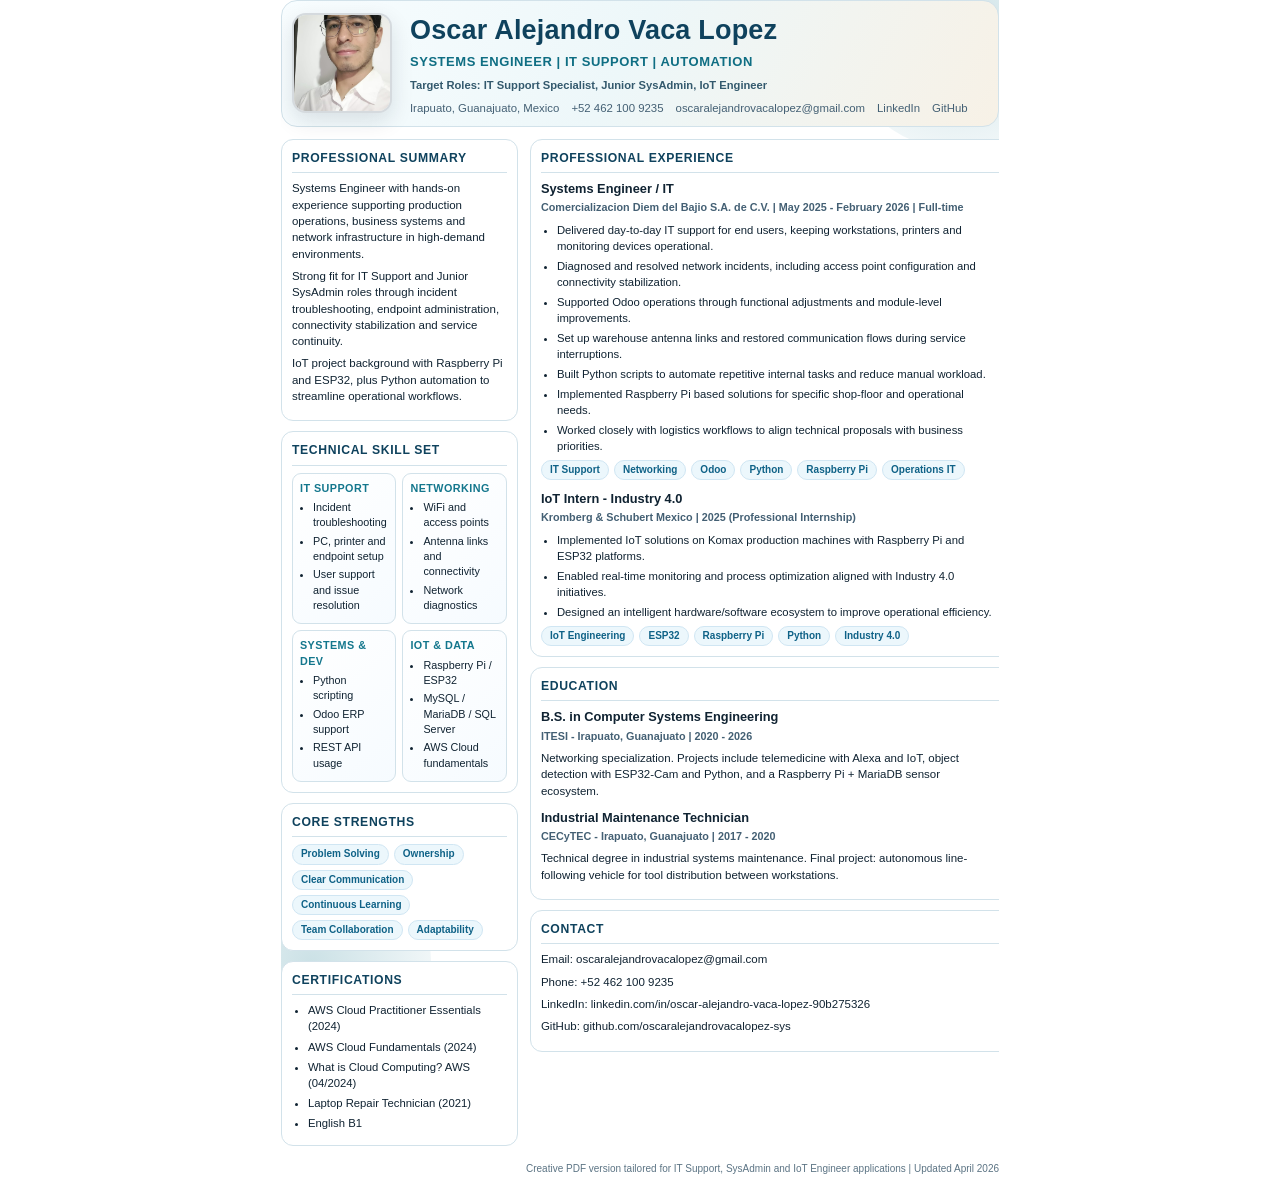
==== pdf/CV-Oscar-Vaca-EN-Creative.html @ 84a218f9 "Add files via upload Version 1.4" ====
<!DOCTYPE html>
<html lang="en">
<head>
  <meta charset="UTF-8" />
  <meta name="viewport" content="width=device-width, initial-scale=1.0" />
  <title>Creative CV | Oscar Alejandro Vaca Lopez (EN)</title>
  <style>
    @page {
      size: A4;
      margin: 12mm;
    }

    :root {
      --ink: #102332;
      --muted: #446074;
      --deep: #0f425d;
      --teal: #14778d;
      --mint: #edf7f9;
      --sand: #f7f1e6;
      --line: #d2e2ea;
      --chip: #ecf7fc;
      --chip-ink: #0f6287;
    }

    * { box-sizing: border-box; }

    html, body {
      margin: 0;
      padding: 0;
      font-family: "Segoe UI", "Calibri", Arial, sans-serif;
      color: var(--ink);
      background: #fff;
      -webkit-print-color-adjust: exact;
      print-color-adjust: exact;
      line-height: 1.42;
    }

    .page {
      max-width: 190mm;
      margin: 0 auto;
      position: relative;
      overflow: hidden;
    }

    .orb {
      position: absolute;
      width: 240px;
      height: 240px;
      border-radius: 50%;
      background: radial-gradient(circle, rgba(20, 119, 141, 0.22), rgba(20, 119, 141, 0));
      pointer-events: none;
    }

    .orb.o1 { top: -90px; right: -80px; }
    .orb.o2 { bottom: 100px; left: -90px; }

    .hero {
      position: relative;
      z-index: 2;
      display: grid;
      grid-template-columns: 104px 1fr;
      gap: 14px;
      align-items: center;
      padding: 10px;
      border: 1px solid var(--line);
      border-radius: 16px;
      background: linear-gradient(118deg, #f8fdff 0%, var(--mint) 48%, var(--sand) 100%);
      margin-bottom: 12px;
    }

    .photo {
      width: 100px;
      height: 100px;
      border-radius: 14px;
      overflow: hidden;
      border: 2px solid rgba(16, 35, 50, 0.14);
      box-shadow: 0 8px 22px rgba(16, 35, 50, 0.12);
      background: #f5f8fa;
    }

    .photo img {
      width: 100%;
      height: 100%;
      object-fit: cover;
    }

    h1 {
      margin: 0;
      font-size: 27px;
      letter-spacing: 0.2px;
      color: var(--deep);
    }

    .title {
      margin: 4px 0 6px;
      font-size: 13px;
      font-weight: 700;
      letter-spacing: 0.55px;
      text-transform: uppercase;
      color: #0f6e83;
    }

    .target {
      margin: 0 0 6px;
      font-size: 11.2px;
      color: #33596d;
      font-weight: 600;
    }

    .meta {
      display: flex;
      flex-wrap: wrap;
      gap: 5px 12px;
      font-size: 11.4px;
      color: var(--muted);
    }

    .meta a {
      color: var(--muted);
      text-decoration: none;
    }

    .layout {
      position: relative;
      z-index: 2;
      display: grid;
      grid-template-columns: 33% 67%;
      gap: 12px;
    }

    .card {
      border: 1px solid var(--line);
      border-radius: 12px;
      background: #fff;
      padding: 10px;
      margin-bottom: 10px;
      break-inside: avoid;
      page-break-inside: avoid;
    }

    h2 {
      margin: 0 0 7px;
      font-size: 12.2px;
      letter-spacing: 0.65px;
      text-transform: uppercase;
      color: var(--deep);
      border-bottom: 1px solid var(--line);
      padding-bottom: 5px;
    }

    h3 {
      margin: 0;
      font-size: 12.8px;
      color: var(--ink);
    }

    p {
      margin: 0 0 6px;
      font-size: 11.5px;
    }

    .sub {
      margin: 2px 0 6px;
      font-size: 10.8px;
      color: var(--muted);
      font-weight: 600;
    }

    ul {
      margin: 0;
      padding-left: 16px;
    }

    li {
      margin: 0 0 4px;
      font-size: 11.3px;
    }

    .item { margin-bottom: 10px; }
    .item:last-child { margin-bottom: 0; }

    .chips {
      display: flex;
      flex-wrap: wrap;
      gap: 5px;
      margin-top: 6px;
    }

    .chip {
      background: var(--chip);
      color: var(--chip-ink);
      border: 1px solid #d0e6f3;
      border-radius: 999px;
      padding: 2px 8px;
      font-size: 10px;
      font-weight: 700;
    }

    .skills-grid {
      display: grid;
      grid-template-columns: 1fr 1fr;
      gap: 6px;
    }

    .skill-block {
      border: 1px solid var(--line);
      border-radius: 9px;
      padding: 7px;
      background: linear-gradient(140deg, #ffffff 0%, #f6fbff 100%);
    }

    .skill-block h4 {
      margin: 0 0 4px;
      font-size: 10.8px;
      color: var(--teal);
      text-transform: uppercase;
      letter-spacing: 0.45px;
    }

    .skill-block ul {
      margin: 0;
      padding-left: 13px;
    }

    .skill-block li {
      margin: 0 0 3px;
      font-size: 10.8px;
    }

    .footer {
      margin-top: 6px;
      text-align: right;
      font-size: 10px;
      color: #5c7484;
    }

    @media print {
      .page { max-width: none; }
    }
  </style>
</head>
<body>
  <div class="page">
    <div class="orb o1"></div>
    <div class="orb o2"></div>

    <header class="hero">
      <div class="photo">
        <img src="../img/Yo.jpg" alt="Oscar Vaca" />
      </div>
      <div>
        <h1>Oscar Alejandro Vaca Lopez</h1>
        <p class="title">Systems Engineer | IT Support | Automation</p>
        <p class="target">Target Roles: IT Support Specialist, Junior SysAdmin, IoT Engineer</p>
        <div class="meta">
          <span>Irapuato, Guanajuato, Mexico</span>
          <span>+52 462 100 9235</span>
          <a href="mailto:oscaralejandrovacalopez@gmail.com">oscaralejandrovacalopez@gmail.com</a>
          <a href="https://www.linkedin.com/in/oscar-alejandro-vaca-lopez-90b275326/">LinkedIn</a>
          <a href="https://github.com/oscaralejandrovacalopez-sys">GitHub</a>
        </div>
      </div>
    </header>

    <main class="layout">
      <aside>
        <section class="card">
          <h2>Professional Summary</h2>
          <p>
            Systems Engineer with hands-on experience supporting production operations,
            business systems and network infrastructure in high-demand environments.
          </p>
          <p>
            Strong fit for IT Support and Junior SysAdmin roles through incident troubleshooting,
            endpoint administration, connectivity stabilization and service continuity.
          </p>
          <p>
            IoT project background with Raspberry Pi and ESP32, plus Python automation
            to streamline operational workflows.
          </p>
        </section>

        <section class="card">
          <h2>Technical Skill Set</h2>
          <div class="skills-grid">
            <div class="skill-block">
              <h4>IT Support</h4>
              <ul>
                <li>Incident troubleshooting</li>
                <li>PC, printer and endpoint setup</li>
                <li>User support and issue resolution</li>
              </ul>
            </div>
            <div class="skill-block">
              <h4>Networking</h4>
              <ul>
                <li>WiFi and access points</li>
                <li>Antenna links and connectivity</li>
                <li>Network diagnostics</li>
              </ul>
            </div>
            <div class="skill-block">
              <h4>Systems &amp; Dev</h4>
              <ul>
                <li>Python scripting</li>
                <li>Odoo ERP support</li>
                <li>REST API usage</li>
              </ul>
            </div>
            <div class="skill-block">
              <h4>IoT &amp; Data</h4>
              <ul>
                <li>Raspberry Pi / ESP32</li>
                <li>MySQL / MariaDB / SQL Server</li>
                <li>AWS Cloud fundamentals</li>
              </ul>
            </div>
          </div>
        </section>

        <section class="card">
          <h2>Core Strengths</h2>
          <div class="chips">
            <span class="chip">Problem Solving</span>
            <span class="chip">Ownership</span>
            <span class="chip">Clear Communication</span>
            <span class="chip">Continuous Learning</span>
            <span class="chip">Team Collaboration</span>
            <span class="chip">Adaptability</span>
          </div>
        </section>

        <section class="card">
          <h2>Certifications</h2>
          <ul>
            <li>AWS Cloud Practitioner Essentials (2024)</li>
            <li>AWS Cloud Fundamentals (2024)</li>
            <li>What is Cloud Computing? AWS (04/2024)</li>
            <li>Laptop Repair Technician (2021)</li>
            <li>English B1</li>
          </ul>
        </section>
      </aside>

      <section>
        <section class="card">
          <h2>Professional Experience</h2>

          <article class="item">
            <h3>Systems Engineer / IT</h3>
            <p class="sub">Comercializacion Diem del Bajio S.A. de C.V. | May 2025 - February 2026 | Full-time</p>
            <ul>
              <li>Delivered day-to-day IT support for end users, keeping workstations, printers and monitoring devices operational.</li>
              <li>Diagnosed and resolved network incidents, including access point configuration and connectivity stabilization.</li>
              <li>Supported Odoo operations through functional adjustments and module-level improvements.</li>
              <li>Set up warehouse antenna links and restored communication flows during service interruptions.</li>
              <li>Built Python scripts to automate repetitive internal tasks and reduce manual workload.</li>
              <li>Implemented Raspberry Pi based solutions for specific shop-floor and operational needs.</li>
              <li>Worked closely with logistics workflows to align technical proposals with business priorities.</li>
            </ul>
            <div class="chips">
              <span class="chip">IT Support</span>
              <span class="chip">Networking</span>
              <span class="chip">Odoo</span>
              <span class="chip">Python</span>
              <span class="chip">Raspberry Pi</span>
              <span class="chip">Operations IT</span>
            </div>
          </article>

          <article class="item">
            <h3>IoT Intern - Industry 4.0</h3>
            <p class="sub">Kromberg &amp; Schubert Mexico | 2025 (Professional Internship)</p>
            <ul>
              <li>Implemented IoT solutions on Komax production machines with Raspberry Pi and ESP32 platforms.</li>
              <li>Enabled real-time monitoring and process optimization aligned with Industry 4.0 initiatives.</li>
              <li>Designed an intelligent hardware/software ecosystem to improve operational efficiency.</li>
            </ul>
            <div class="chips">
              <span class="chip">IoT Engineering</span>
              <span class="chip">ESP32</span>
              <span class="chip">Raspberry Pi</span>
              <span class="chip">Python</span>
              <span class="chip">Industry 4.0</span>
            </div>
          </article>
        </section>

        <section class="card">
          <h2>Education</h2>
          <article class="item">
            <h3>B.S. in Computer Systems Engineering</h3>
            <p class="sub">ITESI - Irapuato, Guanajuato | 2020 - 2026</p>
            <p>
              Networking specialization. Projects include telemedicine with Alexa and IoT,
              object detection with ESP32-Cam and Python, and a Raspberry Pi + MariaDB sensor ecosystem.
            </p>
          </article>
          <article class="item">
            <h3>Industrial Maintenance Technician</h3>
            <p class="sub">CECyTEC - Irapuato, Guanajuato | 2017 - 2020</p>
            <p>
              Technical degree in industrial systems maintenance.
              Final project: autonomous line-following vehicle for tool distribution between workstations.
            </p>
          </article>
        </section>

        <section class="card">
          <h2>Contact</h2>
          <p>Email: oscaralejandrovacalopez@gmail.com</p>
          <p>Phone: +52 462 100 9235</p>
          <p>LinkedIn: linkedin.com/in/oscar-alejandro-vaca-lopez-90b275326</p>
          <p>GitHub: github.com/oscaralejandrovacalopez-sys</p>
        </section>
      </section>
    </main>

    <p class="footer">Creative PDF version tailored for IT Support, SysAdmin and IoT Engineer applications | Updated April 2026</p>
  </div>
</body>
</html>
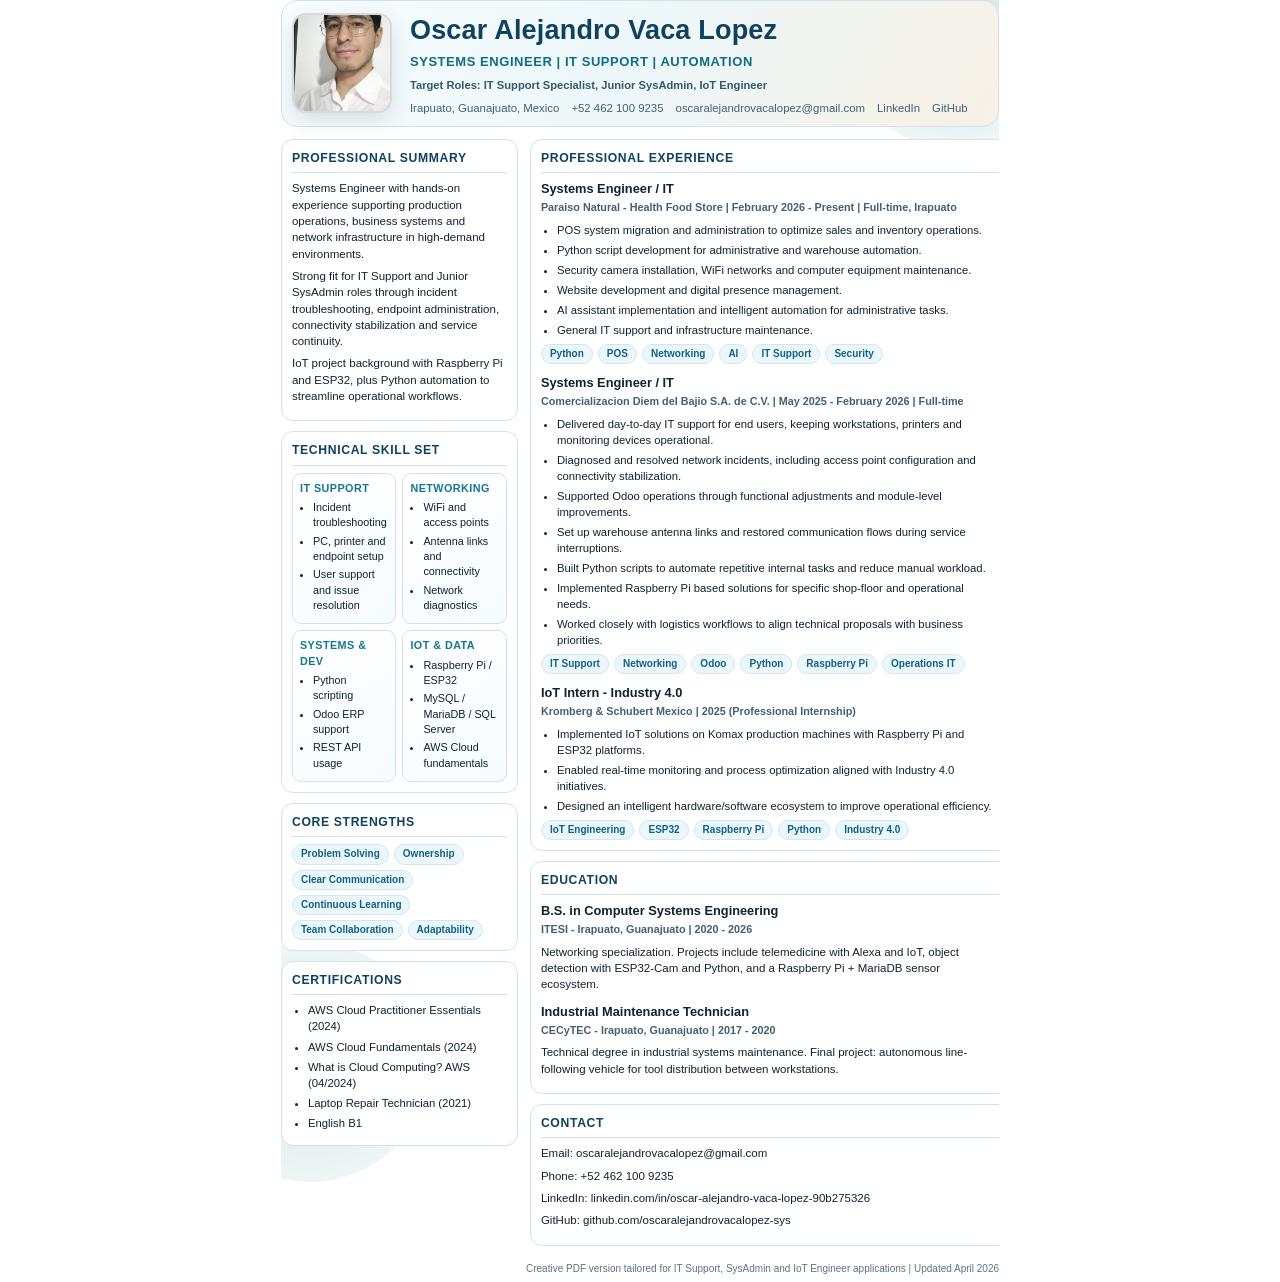
==== commit b9f052b5: "Add Paraiso Natural job, AI experience & skills" ====
--- a/pdf/CV-Oscar-Vaca-EN-Creative.html
+++ b/pdf/CV-Oscar-Vaca-EN-Creative.html
@@ -345,6 +345,27 @@
       <section>
         <section class="card">
           <h2>Professional Experience</h2>
+
+          <article class="item">
+            <h3>Systems Engineer / IT</h3>
+            <p class="sub">Paraiso Natural - Health Food Store | February 2026 - Present | Full-time, Irapuato</p>
+            <ul>
+              <li>POS system migration and administration to optimize sales and inventory operations.</li>
+              <li>Python script development for administrative and warehouse automation.</li>
+              <li>Security camera installation, WiFi networks and computer equipment maintenance.</li>
+              <li>Website development and digital presence management.</li>
+              <li>AI assistant implementation and intelligent automation for administrative tasks.</li>
+              <li>General IT support and infrastructure maintenance.</li>
+            </ul>
+            <div class="chips">
+              <span class="chip">Python</span>
+              <span class="chip">POS</span>
+              <span class="chip">Networking</span>
+              <span class="chip">AI</span>
+              <span class="chip">IT Support</span>
+              <span class="chip">Security</span>
+            </div>
+          </article>
 
           <article class="item">
             <h3>Systems Engineer / IT</h3>
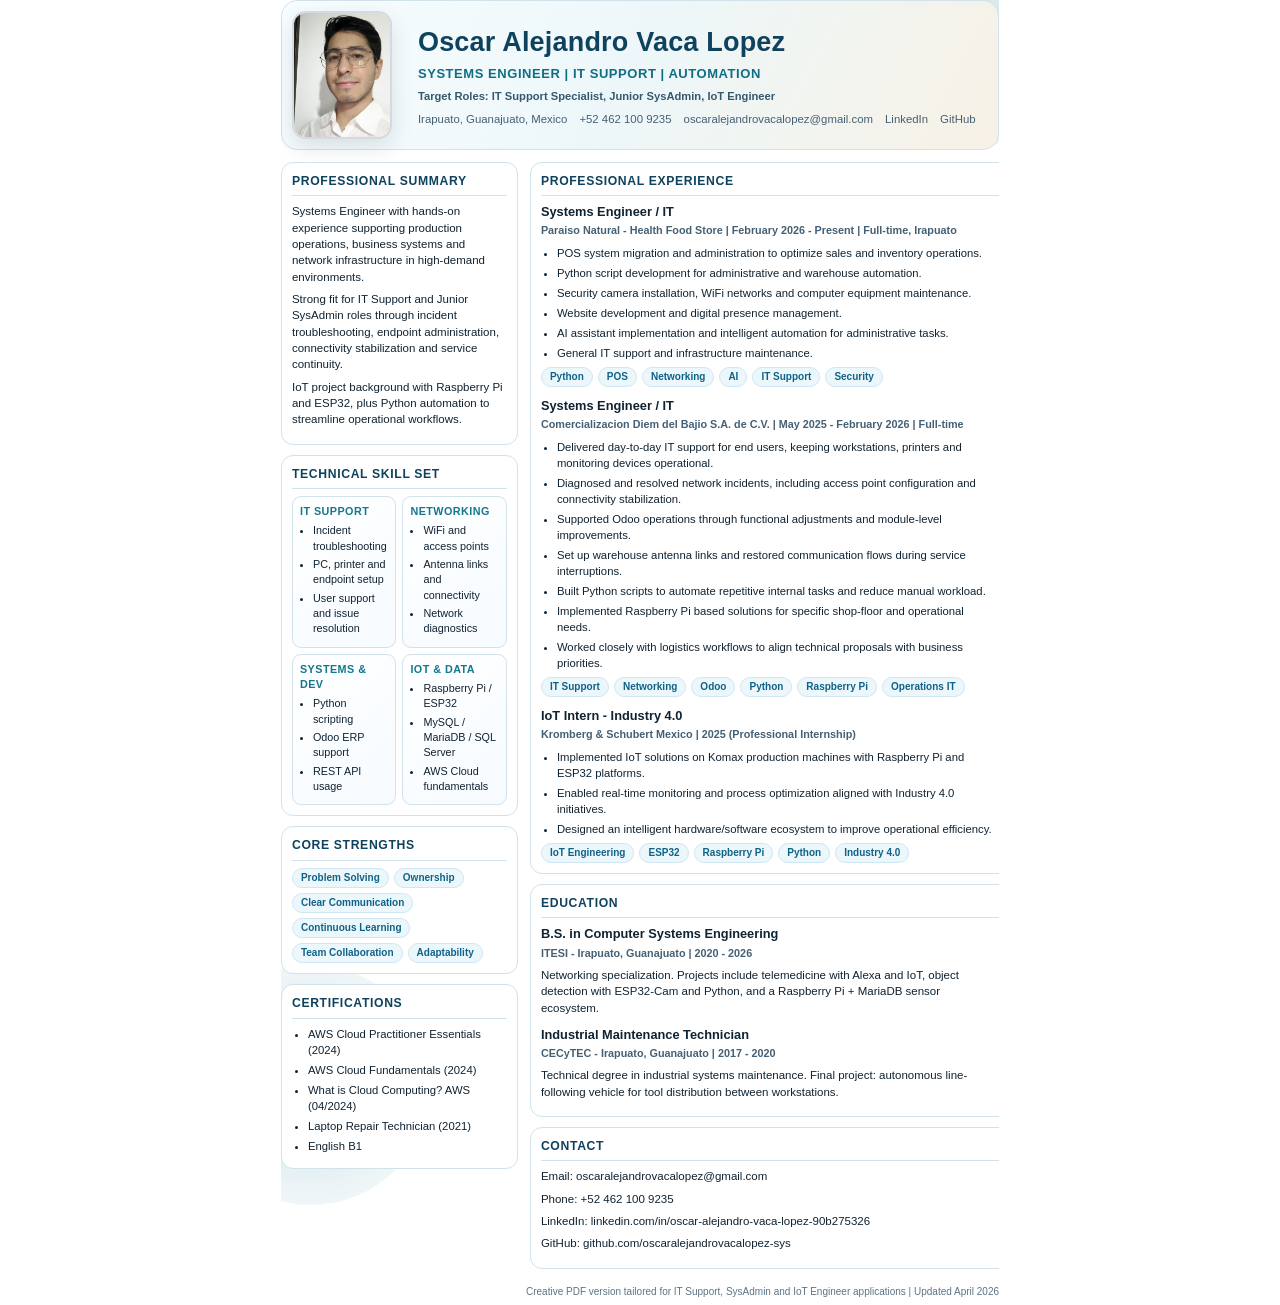
==== commit 0354a691: "Fix photo cropping - portrait aspect ratio, object-position top" ====
--- a/pdf/CV-Oscar-Vaca-EN-Creative.html
+++ b/pdf/CV-Oscar-Vaca-EN-Creative.html
@@ -1,443 +1,444 @@
-<!DOCTYPE html>
-<html lang="en">
-<head>
-  <meta charset="UTF-8" />
-  <meta name="viewport" content="width=device-width, initial-scale=1.0" />
-  <title>Creative CV | Oscar Alejandro Vaca Lopez (EN)</title>
-  <style>
-    @page {
-      size: A4;
-      margin: 12mm;
-    }
-
-    :root {
-      --ink: #102332;
-      --muted: #446074;
-      --deep: #0f425d;
-      --teal: #14778d;
-      --mint: #edf7f9;
-      --sand: #f7f1e6;
-      --line: #d2e2ea;
-      --chip: #ecf7fc;
-      --chip-ink: #0f6287;
-    }
-
-    * { box-sizing: border-box; }
-
-    html, body {
-      margin: 0;
-      padding: 0;
-      font-family: "Segoe UI", "Calibri", Arial, sans-serif;
-      color: var(--ink);
-      background: #fff;
-      -webkit-print-color-adjust: exact;
-      print-color-adjust: exact;
-      line-height: 1.42;
-    }
-
-    .page {
-      max-width: 190mm;
-      margin: 0 auto;
-      position: relative;
-      overflow: hidden;
-    }
-
-    .orb {
-      position: absolute;
-      width: 240px;
-      height: 240px;
-      border-radius: 50%;
-      background: radial-gradient(circle, rgba(20, 119, 141, 0.22), rgba(20, 119, 141, 0));
-      pointer-events: none;
-    }
-
-    .orb.o1 { top: -90px; right: -80px; }
-    .orb.o2 { bottom: 100px; left: -90px; }
-
-    .hero {
-      position: relative;
-      z-index: 2;
-      display: grid;
-      grid-template-columns: 104px 1fr;
-      gap: 14px;
-      align-items: center;
-      padding: 10px;
-      border: 1px solid var(--line);
-      border-radius: 16px;
-      background: linear-gradient(118deg, #f8fdff 0%, var(--mint) 48%, var(--sand) 100%);
-      margin-bottom: 12px;
-    }
-
-    .photo {
-      width: 100px;
-      height: 100px;
-      border-radius: 14px;
-      overflow: hidden;
-      border: 2px solid rgba(16, 35, 50, 0.14);
-      box-shadow: 0 8px 22px rgba(16, 35, 50, 0.12);
-      background: #f5f8fa;
-    }
-
-    .photo img {
-      width: 100%;
-      height: 100%;
-      object-fit: cover;
-    }
-
-    h1 {
-      margin: 0;
-      font-size: 27px;
-      letter-spacing: 0.2px;
-      color: var(--deep);
-    }
-
-    .title {
-      margin: 4px 0 6px;
-      font-size: 13px;
-      font-weight: 700;
-      letter-spacing: 0.55px;
-      text-transform: uppercase;
-      color: #0f6e83;
-    }
-
-    .target {
-      margin: 0 0 6px;
-      font-size: 11.2px;
-      color: #33596d;
-      font-weight: 600;
-    }
-
-    .meta {
-      display: flex;
-      flex-wrap: wrap;
-      gap: 5px 12px;
-      font-size: 11.4px;
-      color: var(--muted);
-    }
-
-    .meta a {
-      color: var(--muted);
-      text-decoration: none;
-    }
-
-    .layout {
-      position: relative;
-      z-index: 2;
-      display: grid;
-      grid-template-columns: 33% 67%;
-      gap: 12px;
-    }
-
-    .card {
-      border: 1px solid var(--line);
-      border-radius: 12px;
-      background: #fff;
-      padding: 10px;
-      margin-bottom: 10px;
-      break-inside: avoid;
-      page-break-inside: avoid;
-    }
-
-    h2 {
-      margin: 0 0 7px;
-      font-size: 12.2px;
-      letter-spacing: 0.65px;
-      text-transform: uppercase;
-      color: var(--deep);
-      border-bottom: 1px solid var(--line);
-      padding-bottom: 5px;
-    }
-
-    h3 {
-      margin: 0;
-      font-size: 12.8px;
-      color: var(--ink);
-    }
-
-    p {
-      margin: 0 0 6px;
-      font-size: 11.5px;
-    }
-
-    .sub {
-      margin: 2px 0 6px;
-      font-size: 10.8px;
-      color: var(--muted);
-      font-weight: 600;
-    }
-
-    ul {
-      margin: 0;
-      padding-left: 16px;
-    }
-
-    li {
-      margin: 0 0 4px;
-      font-size: 11.3px;
-    }
-
-    .item { margin-bottom: 10px; }
-    .item:last-child { margin-bottom: 0; }
-
-    .chips {
-      display: flex;
-      flex-wrap: wrap;
-      gap: 5px;
-      margin-top: 6px;
-    }
-
-    .chip {
-      background: var(--chip);
-      color: var(--chip-ink);
-      border: 1px solid #d0e6f3;
-      border-radius: 999px;
-      padding: 2px 8px;
-      font-size: 10px;
-      font-weight: 700;
-    }
-
-    .skills-grid {
-      display: grid;
-      grid-template-columns: 1fr 1fr;
-      gap: 6px;
-    }
-
-    .skill-block {
-      border: 1px solid var(--line);
-      border-radius: 9px;
-      padding: 7px;
-      background: linear-gradient(140deg, #ffffff 0%, #f6fbff 100%);
-    }
-
-    .skill-block h4 {
-      margin: 0 0 4px;
-      font-size: 10.8px;
-      color: var(--teal);
-      text-transform: uppercase;
-      letter-spacing: 0.45px;
-    }
-
-    .skill-block ul {
-      margin: 0;
-      padding-left: 13px;
-    }
-
-    .skill-block li {
-      margin: 0 0 3px;
-      font-size: 10.8px;
-    }
-
-    .footer {
-      margin-top: 6px;
-      text-align: right;
-      font-size: 10px;
-      color: #5c7484;
-    }
-
-    @media print {
-      .page { max-width: none; }
-    }
-  </style>
-</head>
-<body>
-  <div class="page">
-    <div class="orb o1"></div>
-    <div class="orb o2"></div>
-
-    <header class="hero">
-      <div class="photo">
-        <img src="../img/Yo.jpg" alt="Oscar Vaca" />
-      </div>
-      <div>
-        <h1>Oscar Alejandro Vaca Lopez</h1>
-        <p class="title">Systems Engineer | IT Support | Automation</p>
-        <p class="target">Target Roles: IT Support Specialist, Junior SysAdmin, IoT Engineer</p>
-        <div class="meta">
-          <span>Irapuato, Guanajuato, Mexico</span>
-          <span>+52 462 100 9235</span>
-          <a href="mailto:oscaralejandrovacalopez@gmail.com">oscaralejandrovacalopez@gmail.com</a>
-          <a href="https://www.linkedin.com/in/oscar-alejandro-vaca-lopez-90b275326/">LinkedIn</a>
-          <a href="https://github.com/oscaralejandrovacalopez-sys">GitHub</a>
-        </div>
-      </div>
-    </header>
-
-    <main class="layout">
-      <aside>
-        <section class="card">
-          <h2>Professional Summary</h2>
-          <p>
-            Systems Engineer with hands-on experience supporting production operations,
-            business systems and network infrastructure in high-demand environments.
-          </p>
-          <p>
-            Strong fit for IT Support and Junior SysAdmin roles through incident troubleshooting,
-            endpoint administration, connectivity stabilization and service continuity.
-          </p>
-          <p>
-            IoT project background with Raspberry Pi and ESP32, plus Python automation
-            to streamline operational workflows.
-          </p>
-        </section>
-
-        <section class="card">
-          <h2>Technical Skill Set</h2>
-          <div class="skills-grid">
-            <div class="skill-block">
-              <h4>IT Support</h4>
-              <ul>
-                <li>Incident troubleshooting</li>
-                <li>PC, printer and endpoint setup</li>
-                <li>User support and issue resolution</li>
-              </ul>
-            </div>
-            <div class="skill-block">
-              <h4>Networking</h4>
-              <ul>
-                <li>WiFi and access points</li>
-                <li>Antenna links and connectivity</li>
-                <li>Network diagnostics</li>
-              </ul>
-            </div>
-            <div class="skill-block">
-              <h4>Systems &amp; Dev</h4>
-              <ul>
-                <li>Python scripting</li>
-                <li>Odoo ERP support</li>
-                <li>REST API usage</li>
-              </ul>
-            </div>
-            <div class="skill-block">
-              <h4>IoT &amp; Data</h4>
-              <ul>
-                <li>Raspberry Pi / ESP32</li>
-                <li>MySQL / MariaDB / SQL Server</li>
-                <li>AWS Cloud fundamentals</li>
-              </ul>
-            </div>
-          </div>
-        </section>
-
-        <section class="card">
-          <h2>Core Strengths</h2>
-          <div class="chips">
-            <span class="chip">Problem Solving</span>
-            <span class="chip">Ownership</span>
-            <span class="chip">Clear Communication</span>
-            <span class="chip">Continuous Learning</span>
-            <span class="chip">Team Collaboration</span>
-            <span class="chip">Adaptability</span>
-          </div>
-        </section>
-
-        <section class="card">
-          <h2>Certifications</h2>
-          <ul>
-            <li>AWS Cloud Practitioner Essentials (2024)</li>
-            <li>AWS Cloud Fundamentals (2024)</li>
-            <li>What is Cloud Computing? AWS (04/2024)</li>
-            <li>Laptop Repair Technician (2021)</li>
-            <li>English B1</li>
-          </ul>
-        </section>
-      </aside>
-
-      <section>
-        <section class="card">
-          <h2>Professional Experience</h2>
-
-          <article class="item">
-            <h3>Systems Engineer / IT</h3>
-            <p class="sub">Paraiso Natural - Health Food Store | February 2026 - Present | Full-time, Irapuato</p>
-            <ul>
-              <li>POS system migration and administration to optimize sales and inventory operations.</li>
-              <li>Python script development for administrative and warehouse automation.</li>
-              <li>Security camera installation, WiFi networks and computer equipment maintenance.</li>
-              <li>Website development and digital presence management.</li>
-              <li>AI assistant implementation and intelligent automation for administrative tasks.</li>
-              <li>General IT support and infrastructure maintenance.</li>
-            </ul>
-            <div class="chips">
-              <span class="chip">Python</span>
-              <span class="chip">POS</span>
-              <span class="chip">Networking</span>
-              <span class="chip">AI</span>
-              <span class="chip">IT Support</span>
-              <span class="chip">Security</span>
-            </div>
-          </article>
-
-          <article class="item">
-            <h3>Systems Engineer / IT</h3>
-            <p class="sub">Comercializacion Diem del Bajio S.A. de C.V. | May 2025 - February 2026 | Full-time</p>
-            <ul>
-              <li>Delivered day-to-day IT support for end users, keeping workstations, printers and monitoring devices operational.</li>
-              <li>Diagnosed and resolved network incidents, including access point configuration and connectivity stabilization.</li>
-              <li>Supported Odoo operations through functional adjustments and module-level improvements.</li>
-              <li>Set up warehouse antenna links and restored communication flows during service interruptions.</li>
-              <li>Built Python scripts to automate repetitive internal tasks and reduce manual workload.</li>
-              <li>Implemented Raspberry Pi based solutions for specific shop-floor and operational needs.</li>
-              <li>Worked closely with logistics workflows to align technical proposals with business priorities.</li>
-            </ul>
-            <div class="chips">
-              <span class="chip">IT Support</span>
-              <span class="chip">Networking</span>
-              <span class="chip">Odoo</span>
-              <span class="chip">Python</span>
-              <span class="chip">Raspberry Pi</span>
-              <span class="chip">Operations IT</span>
-            </div>
-          </article>
-
-          <article class="item">
-            <h3>IoT Intern - Industry 4.0</h3>
-            <p class="sub">Kromberg &amp; Schubert Mexico | 2025 (Professional Internship)</p>
-            <ul>
-              <li>Implemented IoT solutions on Komax production machines with Raspberry Pi and ESP32 platforms.</li>
-              <li>Enabled real-time monitoring and process optimization aligned with Industry 4.0 initiatives.</li>
-              <li>Designed an intelligent hardware/software ecosystem to improve operational efficiency.</li>
-            </ul>
-            <div class="chips">
-              <span class="chip">IoT Engineering</span>
-              <span class="chip">ESP32</span>
-              <span class="chip">Raspberry Pi</span>
-              <span class="chip">Python</span>
-              <span class="chip">Industry 4.0</span>
-            </div>
-          </article>
-        </section>
-
-        <section class="card">
-          <h2>Education</h2>
-          <article class="item">
-            <h3>B.S. in Computer Systems Engineering</h3>
-            <p class="sub">ITESI - Irapuato, Guanajuato | 2020 - 2026</p>
-            <p>
-              Networking specialization. Projects include telemedicine with Alexa and IoT,
-              object detection with ESP32-Cam and Python, and a Raspberry Pi + MariaDB sensor ecosystem.
-            </p>
-          </article>
-          <article class="item">
-            <h3>Industrial Maintenance Technician</h3>
-            <p class="sub">CECyTEC - Irapuato, Guanajuato | 2017 - 2020</p>
-            <p>
-              Technical degree in industrial systems maintenance.
-              Final project: autonomous line-following vehicle for tool distribution between workstations.
-            </p>
-          </article>
-        </section>
-
-        <section class="card">
-          <h2>Contact</h2>
-          <p>Email: oscaralejandrovacalopez@gmail.com</p>
-          <p>Phone: +52 462 100 9235</p>
-          <p>LinkedIn: linkedin.com/in/oscar-alejandro-vaca-lopez-90b275326</p>
-          <p>GitHub: github.com/oscaralejandrovacalopez-sys</p>
-        </section>
-      </section>
-    </main>
-
-    <p class="footer">Creative PDF version tailored for IT Support, SysAdmin and IoT Engineer applications | Updated April 2026</p>
-  </div>
-</body>
-</html>
+<!DOCTYPE html>
+<html lang="en">
+<head>
+  <meta charset="UTF-8" />
+  <meta name="viewport" content="width=device-width, initial-scale=1.0" />
+  <title>Creative CV | Oscar Alejandro Vaca Lopez (EN)</title>
+  <style>
+    @page {
+      size: A4;
+      margin: 12mm;
+    }
+
+    :root {
+      --ink: #102332;
+      --muted: #446074;
+      --deep: #0f425d;
+      --teal: #14778d;
+      --mint: #edf7f9;
+      --sand: #f7f1e6;
+      --line: #d2e2ea;
+      --chip: #ecf7fc;
+      --chip-ink: #0f6287;
+    }
+
+    * { box-sizing: border-box; }
+
+    html, body {
+      margin: 0;
+      padding: 0;
+      font-family: "Segoe UI", "Calibri", Arial, sans-serif;
+      color: var(--ink);
+      background: #fff;
+      -webkit-print-color-adjust: exact;
+      print-color-adjust: exact;
+      line-height: 1.42;
+    }
+
+    .page {
+      max-width: 190mm;
+      margin: 0 auto;
+      position: relative;
+      overflow: hidden;
+    }
+
+    .orb {
+      position: absolute;
+      width: 240px;
+      height: 240px;
+      border-radius: 50%;
+      background: radial-gradient(circle, rgba(20, 119, 141, 0.22), rgba(20, 119, 141, 0));
+      pointer-events: none;
+    }
+
+    .orb.o1 { top: -90px; right: -80px; }
+    .orb.o2 { bottom: 100px; left: -90px; }
+
+    .hero {
+      position: relative;
+      z-index: 2;
+      display: grid;
+      grid-template-columns: 112px 1fr;
+      gap: 14px;
+      align-items: center;
+      padding: 10px;
+      border: 1px solid var(--line);
+      border-radius: 16px;
+      background: linear-gradient(118deg, #f8fdff 0%, var(--mint) 48%, var(--sand) 100%);
+      margin-bottom: 12px;
+    }
+
+    .photo {
+      width: 100px;
+      height: 128px;
+      border-radius: 14px;
+      overflow: hidden;
+      border: 2px solid rgba(16, 35, 50, 0.14);
+      box-shadow: 0 8px 22px rgba(16, 35, 50, 0.12);
+      background: #f5f8fa;
+    }
+
+    .photo img {
+      width: 100%;
+      height: 100%;
+      object-fit: cover;
+      object-position: center top;
+    }
+
+    h1 {
+      margin: 0;
+      font-size: 27px;
+      letter-spacing: 0.2px;
+      color: var(--deep);
+    }
+
+    .title {
+      margin: 4px 0 6px;
+      font-size: 13px;
+      font-weight: 700;
+      letter-spacing: 0.55px;
+      text-transform: uppercase;
+      color: #0f6e83;
+    }
+
+    .target {
+      margin: 0 0 6px;
+      font-size: 11.2px;
+      color: #33596d;
+      font-weight: 600;
+    }
+
+    .meta {
+      display: flex;
+      flex-wrap: wrap;
+      gap: 5px 12px;
+      font-size: 11.4px;
+      color: var(--muted);
+    }
+
+    .meta a {
+      color: var(--muted);
+      text-decoration: none;
+    }
+
+    .layout {
+      position: relative;
+      z-index: 2;
+      display: grid;
+      grid-template-columns: 33% 67%;
+      gap: 12px;
+    }
+
+    .card {
+      border: 1px solid var(--line);
+      border-radius: 12px;
+      background: #fff;
+      padding: 10px;
+      margin-bottom: 10px;
+      break-inside: avoid;
+      page-break-inside: avoid;
+    }
+
+    h2 {
+      margin: 0 0 7px;
+      font-size: 12.2px;
+      letter-spacing: 0.65px;
+      text-transform: uppercase;
+      color: var(--deep);
+      border-bottom: 1px solid var(--line);
+      padding-bottom: 5px;
+    }
+
+    h3 {
+      margin: 0;
+      font-size: 12.8px;
+      color: var(--ink);
+    }
+
+    p {
+      margin: 0 0 6px;
+      font-size: 11.5px;
+    }
+
+    .sub {
+      margin: 2px 0 6px;
+      font-size: 10.8px;
+      color: var(--muted);
+      font-weight: 600;
+    }
+
+    ul {
+      margin: 0;
+      padding-left: 16px;
+    }
+
+    li {
+      margin: 0 0 4px;
+      font-size: 11.3px;
+    }
+
+    .item { margin-bottom: 10px; }
+    .item:last-child { margin-bottom: 0; }
+
+    .chips {
+      display: flex;
+      flex-wrap: wrap;
+      gap: 5px;
+      margin-top: 6px;
+    }
+
+    .chip {
+      background: var(--chip);
+      color: var(--chip-ink);
+      border: 1px solid #d0e6f3;
+      border-radius: 999px;
+      padding: 2px 8px;
+      font-size: 10px;
+      font-weight: 700;
+    }
+
+    .skills-grid {
+      display: grid;
+      grid-template-columns: 1fr 1fr;
+      gap: 6px;
+    }
+
+    .skill-block {
+      border: 1px solid var(--line);
+      border-radius: 9px;
+      padding: 7px;
+      background: linear-gradient(140deg, #ffffff 0%, #f6fbff 100%);
+    }
+
+    .skill-block h4 {
+      margin: 0 0 4px;
+      font-size: 10.8px;
+      color: var(--teal);
+      text-transform: uppercase;
+      letter-spacing: 0.45px;
+    }
+
+    .skill-block ul {
+      margin: 0;
+      padding-left: 13px;
+    }
+
+    .skill-block li {
+      margin: 0 0 3px;
+      font-size: 10.8px;
+    }
+
+    .footer {
+      margin-top: 6px;
+      text-align: right;
+      font-size: 10px;
+      color: #5c7484;
+    }
+
+    @media print {
+      .page { max-width: none; }
+    }
+  </style>
+</head>
+<body>
+  <div class="page">
+    <div class="orb o1"></div>
+    <div class="orb o2"></div>
+
+    <header class="hero">
+      <div class="photo">
+        <img src="../img/Yo.jpg" alt="Oscar Vaca" />
+      </div>
+      <div>
+        <h1>Oscar Alejandro Vaca Lopez</h1>
+        <p class="title">Systems Engineer | IT Support | Automation</p>
+        <p class="target">Target Roles: IT Support Specialist, Junior SysAdmin, IoT Engineer</p>
+        <div class="meta">
+          <span>Irapuato, Guanajuato, Mexico</span>
+          <span>+52 462 100 9235</span>
+          <a href="mailto:oscaralejandrovacalopez@gmail.com">oscaralejandrovacalopez@gmail.com</a>
+          <a href="https://www.linkedin.com/in/oscar-alejandro-vaca-lopez-90b275326/">LinkedIn</a>
+          <a href="https://github.com/oscaralejandrovacalopez-sys">GitHub</a>
+        </div>
+      </div>
+    </header>
+
+    <main class="layout">
+      <aside>
+        <section class="card">
+          <h2>Professional Summary</h2>
+          <p>
+            Systems Engineer with hands-on experience supporting production operations,
+            business systems and network infrastructure in high-demand environments.
+          </p>
+          <p>
+            Strong fit for IT Support and Junior SysAdmin roles through incident troubleshooting,
+            endpoint administration, connectivity stabilization and service continuity.
+          </p>
+          <p>
+            IoT project background with Raspberry Pi and ESP32, plus Python automation
+            to streamline operational workflows.
+          </p>
+        </section>
+
+        <section class="card">
+          <h2>Technical Skill Set</h2>
+          <div class="skills-grid">
+            <div class="skill-block">
+              <h4>IT Support</h4>
+              <ul>
+                <li>Incident troubleshooting</li>
+                <li>PC, printer and endpoint setup</li>
+                <li>User support and issue resolution</li>
+              </ul>
+            </div>
+            <div class="skill-block">
+              <h4>Networking</h4>
+              <ul>
+                <li>WiFi and access points</li>
+                <li>Antenna links and connectivity</li>
+                <li>Network diagnostics</li>
+              </ul>
+            </div>
+            <div class="skill-block">
+              <h4>Systems &amp; Dev</h4>
+              <ul>
+                <li>Python scripting</li>
+                <li>Odoo ERP support</li>
+                <li>REST API usage</li>
+              </ul>
+            </div>
+            <div class="skill-block">
+              <h4>IoT &amp; Data</h4>
+              <ul>
+                <li>Raspberry Pi / ESP32</li>
+                <li>MySQL / MariaDB / SQL Server</li>
+                <li>AWS Cloud fundamentals</li>
+              </ul>
+            </div>
+          </div>
+        </section>
+
+        <section class="card">
+          <h2>Core Strengths</h2>
+          <div class="chips">
+            <span class="chip">Problem Solving</span>
+            <span class="chip">Ownership</span>
+            <span class="chip">Clear Communication</span>
+            <span class="chip">Continuous Learning</span>
+            <span class="chip">Team Collaboration</span>
+            <span class="chip">Adaptability</span>
+          </div>
+        </section>
+
+        <section class="card">
+          <h2>Certifications</h2>
+          <ul>
+            <li>AWS Cloud Practitioner Essentials (2024)</li>
+            <li>AWS Cloud Fundamentals (2024)</li>
+            <li>What is Cloud Computing? AWS (04/2024)</li>
+            <li>Laptop Repair Technician (2021)</li>
+            <li>English B1</li>
+          </ul>
+        </section>
+      </aside>
+
+      <section>
+        <section class="card">
+          <h2>Professional Experience</h2>
+
+          <article class="item">
+            <h3>Systems Engineer / IT</h3>
+            <p class="sub">Paraiso Natural - Health Food Store | February 2026 - Present | Full-time, Irapuato</p>
+            <ul>
+              <li>POS system migration and administration to optimize sales and inventory operations.</li>
+              <li>Python script development for administrative and warehouse automation.</li>
+              <li>Security camera installation, WiFi networks and computer equipment maintenance.</li>
+              <li>Website development and digital presence management.</li>
+              <li>AI assistant implementation and intelligent automation for administrative tasks.</li>
+              <li>General IT support and infrastructure maintenance.</li>
+            </ul>
+            <div class="chips">
+              <span class="chip">Python</span>
+              <span class="chip">POS</span>
+              <span class="chip">Networking</span>
+              <span class="chip">AI</span>
+              <span class="chip">IT Support</span>
+              <span class="chip">Security</span>
+            </div>
+          </article>
+
+          <article class="item">
+            <h3>Systems Engineer / IT</h3>
+            <p class="sub">Comercializacion Diem del Bajio S.A. de C.V. | May 2025 - February 2026 | Full-time</p>
+            <ul>
+              <li>Delivered day-to-day IT support for end users, keeping workstations, printers and monitoring devices operational.</li>
+              <li>Diagnosed and resolved network incidents, including access point configuration and connectivity stabilization.</li>
+              <li>Supported Odoo operations through functional adjustments and module-level improvements.</li>
+              <li>Set up warehouse antenna links and restored communication flows during service interruptions.</li>
+              <li>Built Python scripts to automate repetitive internal tasks and reduce manual workload.</li>
+              <li>Implemented Raspberry Pi based solutions for specific shop-floor and operational needs.</li>
+              <li>Worked closely with logistics workflows to align technical proposals with business priorities.</li>
+            </ul>
+            <div class="chips">
+              <span class="chip">IT Support</span>
+              <span class="chip">Networking</span>
+              <span class="chip">Odoo</span>
+              <span class="chip">Python</span>
+              <span class="chip">Raspberry Pi</span>
+              <span class="chip">Operations IT</span>
+            </div>
+          </article>
+
+          <article class="item">
+            <h3>IoT Intern - Industry 4.0</h3>
+            <p class="sub">Kromberg &amp; Schubert Mexico | 2025 (Professional Internship)</p>
+            <ul>
+              <li>Implemented IoT solutions on Komax production machines with Raspberry Pi and ESP32 platforms.</li>
+              <li>Enabled real-time monitoring and process optimization aligned with Industry 4.0 initiatives.</li>
+              <li>Designed an intelligent hardware/software ecosystem to improve operational efficiency.</li>
+            </ul>
+            <div class="chips">
+              <span class="chip">IoT Engineering</span>
+              <span class="chip">ESP32</span>
+              <span class="chip">Raspberry Pi</span>
+              <span class="chip">Python</span>
+              <span class="chip">Industry 4.0</span>
+            </div>
+          </article>
+        </section>
+
+        <section class="card">
+          <h2>Education</h2>
+          <article class="item">
+            <h3>B.S. in Computer Systems Engineering</h3>
+            <p class="sub">ITESI - Irapuato, Guanajuato | 2020 - 2026</p>
+            <p>
+              Networking specialization. Projects include telemedicine with Alexa and IoT,
+              object detection with ESP32-Cam and Python, and a Raspberry Pi + MariaDB sensor ecosystem.
+            </p>
+          </article>
+          <article class="item">
+            <h3>Industrial Maintenance Technician</h3>
+            <p class="sub">CECyTEC - Irapuato, Guanajuato | 2017 - 2020</p>
+            <p>
+              Technical degree in industrial systems maintenance.
+              Final project: autonomous line-following vehicle for tool distribution between workstations.
+            </p>
+          </article>
+        </section>
+
+        <section class="card">
+          <h2>Contact</h2>
+          <p>Email: oscaralejandrovacalopez@gmail.com</p>
+          <p>Phone: +52 462 100 9235</p>
+          <p>LinkedIn: linkedin.com/in/oscar-alejandro-vaca-lopez-90b275326</p>
+          <p>GitHub: github.com/oscaralejandrovacalopez-sys</p>
+        </section>
+      </section>
+    </main>
+
+    <p class="footer">Creative PDF version tailored for IT Support, SysAdmin and IoT Engineer applications | Updated April 2026</p>
+  </div>
+</body>
+</html>
